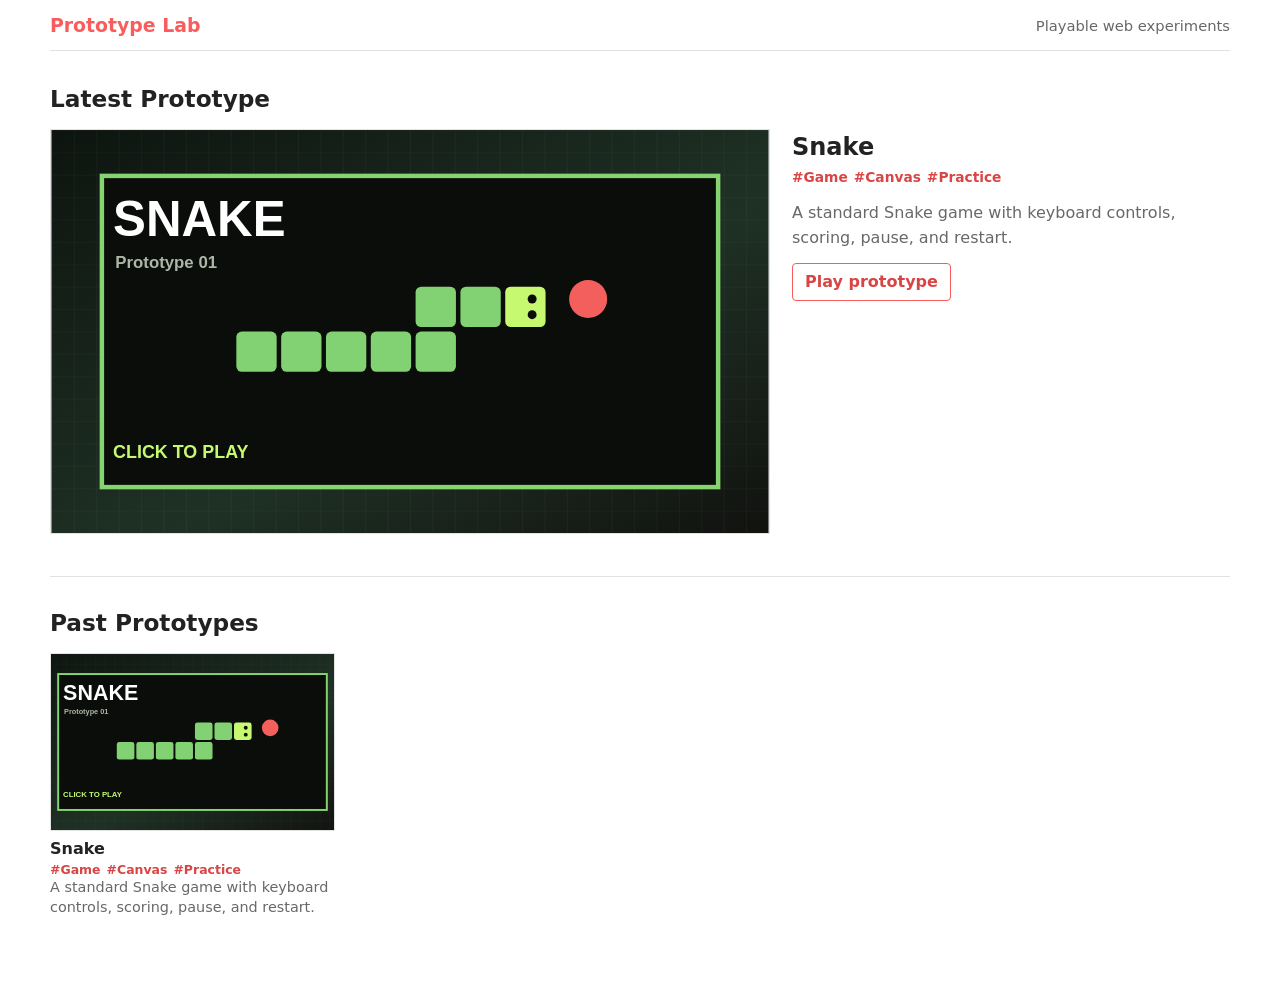
==== index.html @ 7ee66c06 "basic prototype build" ====
<!doctype html>
<html lang="en">
  <head>
    <meta charset="utf-8" />
    <meta name="viewport" content="width=device-width, initial-scale=1" />
    <meta
      name="description"
      content="A lightweight prototype gallery for small playable web experiments."
    />
    <title>Prototype Lab</title>
    <link rel="stylesheet" href="./styles.css" />
  </head>
  <body>
    <header class="site-header">
      <a class="brand" href="./">Prototype Lab</a>
      <span>Playable web experiments</span>
    </header>

    <main>
      <section class="latest-section" aria-labelledby="latest-title">
        <div class="section-title">
          <h1 id="latest-title">Latest Prototype</h1>
        </div>
        <div id="latest-prototype"></div>
      </section>

      <section class="library-section" aria-labelledby="library-title">
        <div class="section-title">
          <h2 id="library-title">Past Prototypes</h2>
        </div>
        <div class="prototype-grid" id="prototype-grid"></div>
      </section>
    </main>

    <script src="./app.js"></script>
  </body>
</html>
---- styles.css ----
:root {
  color-scheme: light;
  --page: #ffffff;
  --ink: #222222;
  --muted: #686868;
  --line: #e2e2e2;
  --accent: #fa5c5c;
  --accent-dark: #d94545;
  --tile: #f5f5f5;
  font-family:
    Inter, ui-sans-serif, system-ui, -apple-system, BlinkMacSystemFont, "Segoe UI",
    sans-serif;
}

* {
  box-sizing: border-box;
}

body {
  min-width: 320px;
  margin: 0;
  color: var(--ink);
  background: var(--page);
}

a {
  color: inherit;
}

.site-header {
  display: flex;
  align-items: center;
  justify-content: space-between;
  gap: 16px;
  width: min(1180px, calc(100% - 32px));
  margin: 0 auto;
  border-bottom: 1px solid var(--line);
  padding: 14px 0;
}

.brand {
  color: var(--accent);
  font-size: 1.18rem;
  font-weight: 900;
  text-decoration: none;
}

.site-header span {
  color: var(--muted);
  font-size: 0.92rem;
}

main {
  width: min(1180px, calc(100% - 32px));
  margin: 0 auto;
}

.latest-section {
  padding: 34px 0 42px;
}

.library-section {
  border-top: 1px solid var(--line);
  padding: 32px 0 56px;
}

.section-title {
  display: flex;
  align-items: center;
  gap: 14px;
  margin-bottom: 16px;
}

h1,
h2,
h3,
p {
  margin-top: 0;
}

h1,
h2 {
  margin-bottom: 0;
  font-size: 1.45rem;
  line-height: 1.2;
  letter-spacing: 0;
}

.latest-card {
  display: grid;
  grid-template-columns: minmax(0, 720px) minmax(260px, 1fr);
  gap: 22px;
  align-items: start;
}

.cover-link {
  display: block;
  overflow: hidden;
  border: 1px solid var(--line);
  background: var(--tile);
  text-decoration: none;
}

.latest-card .cover-link {
  aspect-ratio: 16 / 9;
}

.cover-link img {
  display: block;
  width: 100%;
  height: 100%;
  object-fit: cover;
  transition: transform 160ms ease;
}

.cover-link:hover img,
.cover-link:focus-visible img {
  transform: scale(1.025);
}

.prototype-info {
  padding-top: 4px;
}

.prototype-info h3 {
  margin-bottom: 8px;
  font-size: 1.5rem;
  line-height: 1.18;
}

.prototype-info p {
  margin-bottom: 12px;
  color: var(--muted);
  line-height: 1.55;
}

.tag-row {
  display: flex;
  flex-wrap: wrap;
  gap: 6px;
  margin: 0 0 16px;
  padding: 0;
  list-style: none;
}

.tag-row li {
  color: var(--accent-dark);
  font-size: 0.86rem;
  font-weight: 800;
}

.play-link {
  display: inline-flex;
  min-height: 38px;
  align-items: center;
  border: 1px solid var(--accent);
  border-radius: 4px;
  padding: 0 12px;
  color: var(--accent-dark);
  font-weight: 900;
  text-decoration: none;
}

.play-link:hover,
.play-link:focus-visible {
  color: #ffffff;
  background: var(--accent);
  outline: none;
}

.prototype-grid {
  display: grid;
  grid-template-columns: repeat(4, minmax(0, 1fr));
  gap: 28px 14px;
}

.prototype-card {
  min-width: 0;
}

.prototype-card .cover-link {
  aspect-ratio: 16 / 10;
  margin-bottom: 8px;
}

.prototype-card h3 {
  margin-bottom: 4px;
  font-size: 1rem;
  line-height: 1.24;
}

.prototype-card p {
  margin-bottom: 7px;
  color: var(--muted);
  font-size: 0.9rem;
  line-height: 1.4;
}

.prototype-card .tag-row {
  margin-bottom: 0;
}

.prototype-card .tag-row li {
  font-size: 0.78rem;
}

@media (max-width: 860px) {
  .latest-card {
    grid-template-columns: 1fr;
  }

  .prototype-grid {
    grid-template-columns: repeat(2, minmax(0, 1fr));
  }
}

@media (max-width: 560px) {
  .site-header {
    align-items: flex-start;
    flex-direction: column;
    gap: 4px;
  }

  .prototype-grid {
    grid-template-columns: 1fr;
  }
}
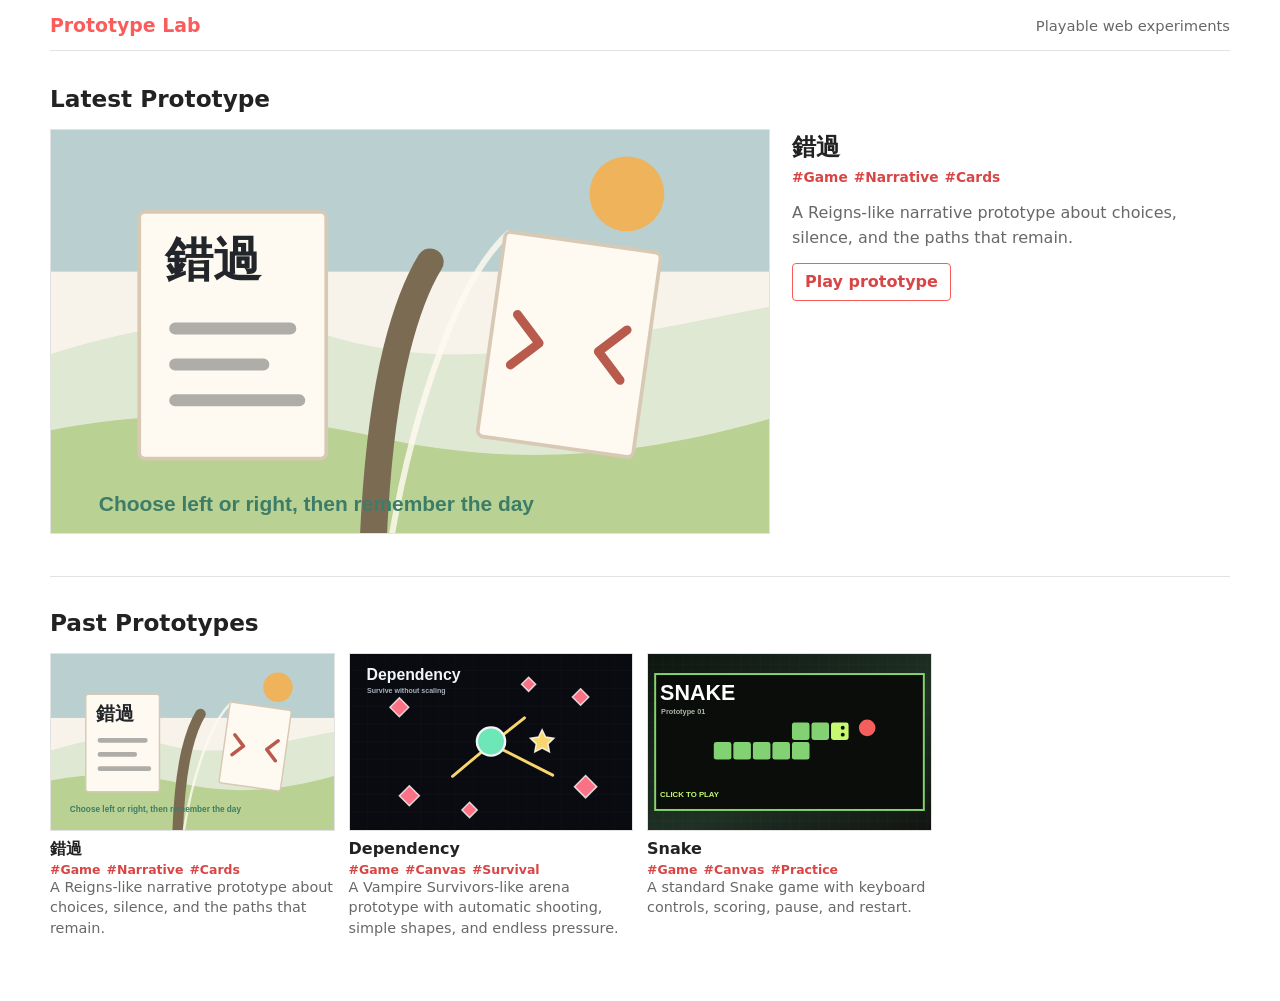
==== commit 0584dcb7: "fix link problem" ====
--- a/index.html
+++ b/index.html
@@ -12,7 +12,7 @@
   </head>
   <body>
     <header class="site-header">
-      <a class="brand" href="./">Prototype Lab</a>
+      <a class="brand" href="./index.html">Prototype Lab</a>
       <span>Playable web experiments</span>
     </header>
 
